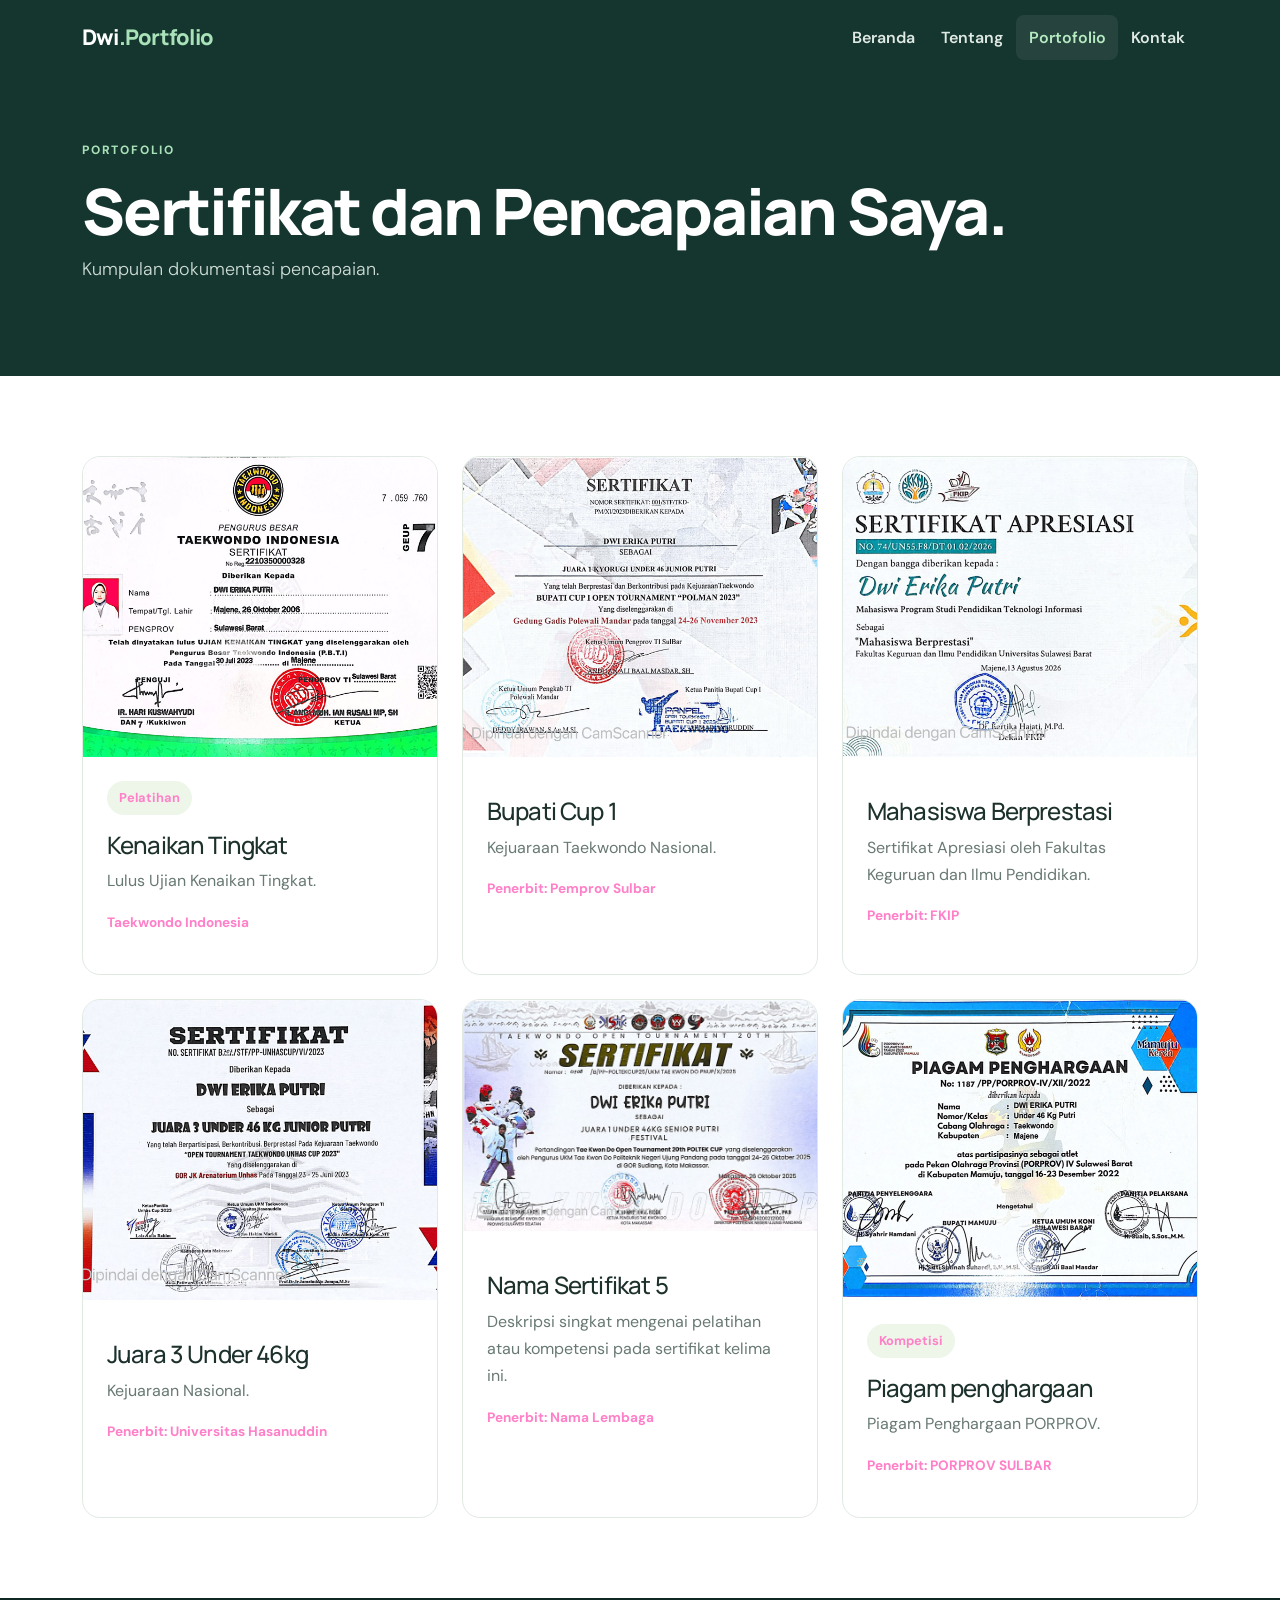
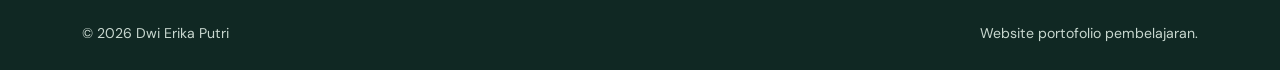
==== portofolio.html @ 48936ece "Add files via upload" ====
<!DOCTYPE html>
<html lang="id">
  <head>
    <meta charset="utf-8">
    <meta name="viewport" content="width=device-width, initial-scale=1">
    <title>Portofolio | Dwi Erika Putri</title>
    <link href="https://cdn.jsdelivr.net/npm/bootstrap@5.3.3/dist/css/bootstrap.min.css" rel="stylesheet">
    <link href="assets/css/style.css" rel="stylesheet">
  </head>
  <body>
    <nav class="navbar navbar-expand-lg navbar-dark sticky-top">
      <div class="container">
        <a class="navbar-brand" href="index.html">Dwi<span>.Portfolio</span></a>
        <button class="navbar-toggler" type="button" data-bs-toggle="collapse" data-bs-target="#nav" aria-controls="nav" aria-expanded="false" aria-label="Buka navigasi"><span class="navbar-toggler-icon"></span></button>
        <div class="collapse navbar-collapse" id="nav">
          <ul class="navbar-nav ms-auto">
            <li class="nav-item">
              <a class="nav-link" href="index.html">Beranda</a>
            </li>
            <li class="nav-item">
              <a class="nav-link" href="tentang.html">Tentang</a>
            </li>
            <li class="nav-item">
              <a class="nav-link active" href="portofolio.html">Portofolio</a>
            </li>
            <li class="nav-item">
              <a class="nav-link" href="kontak.html">Kontak</a>
            </li>
          </ul>
        </div>
      </div>
    </nav>
    <header class="page-head">
      <div class="container">
        <p class="eyebrow">PORTOFOLIO</p>
        <h1>Sertifikat dan Pencapaian Saya.</h1>
        <p class="lead">Kumpulan dokumentasi pencapaian.</p>
      </div>
    </header>
    <main class="section">
      <div class="container">
        <div class="row g-4">
          <!-- Sertifikat 1 -->
          <div class="col-md-6 col-lg-4">
            <article class="project-card h-100">
              <div class="certificate-img-wrap">
                <img src="assets/img/sertifikat1.jpg" alt="Sertifikat 1" class="img-fluid w-100 object-fit-cover" style="height: 300px;">
              </div>
              <div class="p-4">
                <span class="tag">Pelatihan</span>
                <h2 class="h4 mt-3">Kenaikan Tingkat</h2>
                <p class="muted">Lulus Ujian Kenaikan Tingkat.</p>
                <p class="project-status">Taekwondo Indonesia</p>
              </div>
            </article>
          </div>
          <!-- Sertifikat 2 -->
          <div class="col-md-6 col-lg-4">
            <article class="project-card h-100">
              <div class="certificate-img-wrap">
                <img src="assets/img/sertifikat2.jpg" alt="Sertifikat 2" class="img-fluid w-100 object-fit-cover" style="height: 300px;">
              </div>
              <div class="p-4">
                
                <h2 class="h4 mt-3">Bupati Cup 1</h2>
                <p class="muted">Kejuaraan Taekwondo Nasional.</p>
                <p class="project-status">Penerbit: Pemprov Sulbar</p>
              </div>
            </article>
          </div>
          <!-- Sertifikat 3 -->
          <div class="col-md-6 col-lg-4">
            <article class="project-card h-100">
              <div class="certificate-img-wrap">
                <img src="assets/img/sertifikat3.jpg" alt="Sertifikat 3" class="img-fluid w-100 object-fit-cover" style="height: 300px;">
              </div>
              <div class="p-4">
                
                <h2 class="h4 mt-3">Mahasiswa Berprestasi</h2>
                <p class="muted">Sertifikat Apresiasi oleh Fakultas Keguruan dan Ilmu Pendidikan.</p>
                <p class="project-status">Penerbit: FKIP</p>
              </div>
            </article>
          </div>
          <!-- Sertifikat 4 -->
          <div class="col-md-6 col-lg-4">
            <article class="project-card h-100">
              <div class="certificate-img-wrap">
                <img src="assets/img/sertifikat4.jpg" alt="Sertifikat 4" class="img-fluid w-100 object-fit-cover" style="height: 300px;">
              </div>
              <div class="p-4">
                
                <h2 class="h4 mt-3">Juara 3 Under 46kg</h2>
                <p class="muted">Kejuaraan Nasional.</p>
                <p class="project-status">Penerbit: Universitas Hasanuddin</p>
              </div>
            </article>
          </div>
          <!-- Sertifikat 5 -->
          <div class="col-md-6 col-lg-4">
            <article class="project-card h-100">
              <div class="certificate-img-wrap">
                <img src="assets/img/sertifikat5.jpg" alt="Sertifikat 5" class="img-fluid w-100 object-fit-cover" style="height: ,300px;">
              </div>
              <div class="p-4">
                <h2 class="h4 mt-3">Nama Sertifikat 5</h2>
                <p class="muted">Deskripsi singkat mengenai pelatihan atau kompetensi pada sertifikat kelima ini.</p>
                <p class="project-status">Penerbit: Nama Lembaga</p>
              </div>
            </article>
          </div>
          <!-- Sertifikat 6 -->
          <div class="col-md-6 col-lg-4">
            <article class="project-card h-100">
              <div class="certificate-img-wrap">
                <img src="assets/img/sertifikat6.jpg" alt="Sertifikat 6" class="img-fluid w-100 object-fit-cover" style="height: 300px;">
              </div>
              <div class="p-4">
                <span class="tag">Kompetisi</span>
                <h2 class="h4 mt-3">Piagam penghargaan</h2>
                <p class="muted">Piagam Penghargaan PORPROV.</p>
                <p class="project-status">Penerbit: PORPROV SULBAR</p>
              </div>
            </article>
          </div>
        </div> 
      </div>
    </main>
    <footer>
      <div class="container d-flex flex-column flex-md-row justify-content-between gap-2">
        <span>© <span class="year">2026</span> Dwi Erika Putri</span>
        <span>Website portofolio pembelajaran.</span>
      </div>
    </footer>
    <script src="https://cdn.jsdelivr.net/npm/bootstrap@5.3.3/dist/js/bootstrap.bundle.min.js"></script>
    <script src="assets/js/script.js"></script>
  </body>
</html>
---- assets/css/style.css ----
@import url('https://fonts.googleapis.com/css2?family=DM+Sans:wght@400;500;600;700&family=Manrope:wght@400;500;600;700;800&display=swap');
  :root {
  --dark:#15352f;
  --green:#ff80c8;
  --mint:#d8f0df;
  --cream:#f7f7f1;
  --ink:#1c302c;
  --muted:#687973;
  --line:#e1e9e3;
}
  * {
  box-sizing:border-box
}
  body {
  font-family:'DM Sans',sans-serif;
  color:var(--ink);
  line-height:1.7
}
  h1,h2,h3,.navbar-brand {
  font-family:'Manrope',sans-serif;
  font-weight:800;
  letter-spacing:-.035em
}
  .navbar {
  background:var(--dark);
  padding:14px 0
}
  .navbar-brand {
  font-size:1.35rem;
  color:white
}
  .navbar-brand span {
  color:#a9e2b8
}
  .nav-link {
  color:#e0eae4!important;
  font-weight:600;
  border-radius:8px;
  padding:.55rem .8rem!important
}
  .nav-link:hover,.nav-link.active {
  color:#b6ebc2!important;
  background:#ffffff12
}
  .hero {
  background:var(--dark);
  color:white;
  padding:85px 0 95px;
  overflow:hidden
}
  .eyebrow {
  color:var(--green);
  font-size:.75rem;
  letter-spacing:.15em;
  font-weight:800;
  margin-bottom:1rem
}
  .hero .eyebrow,.page-head .eyebrow,.callout .eyebrow {
  color:#a9e2b8
}
  .hero h1 {
  font-size:clamp(2.5rem,5vw,4.5rem);
  line-height:1.1;
  max-width:760px
}
  .hero h1 span {
  color:#a9e2b8
}
  .hero .lead,.page-head .lead {
  color:#d0ded7;
  max-width:650px;
  font-size:1.12rem
}
  .btn {
  border-radius:10px;
  font-weight:700;
  padding:.72rem 1.2rem
}
  .btn-primary {
  background:var(--green);
  border-color:var(--green)
}
  .btn-primary:hover {
  background:#1e5c49;
  border-color:#1e5c49
}
  .btn-outline-light:hover {
  color:var(--dark)
}
  .hero-tags {
  display:flex;
  gap:9px;
  flex-wrap:wrap
}
  .hero-tags span,.tag {
  display:inline-block;
  border-radius:99px;
  background:#ffffff18;
  padding:6px 12px;
  font-size:.8rem;
  font-weight:700
}
  .profile-illustration {
  background:#d8f0df;
  color:var(--dark);
  padding:2rem;
  border-radius:26px;
  max-width:390px;
  margin:auto;
  transform:rotate(2deg);
  box-shadow:0 20px 60px #0002
}
  .profile-illustration>p:first-of-type {
  font-size:.72rem;
  letter-spacing:.15em;
  font-weight:800
}
  .profile-illustration h2 {
  font-size:2rem;
  line-height:1.15
}
  .avatar {
  width:100px;
  height:100px;
  border-radius:30px;
  background:var(--dark);
  color:#b6ebc2;
  display:grid;
  place-items:center;
  font-size:2rem;
  font-weight:800;
  margin-bottom:1.6rem
}
  .avatar.large {
  margin:0 auto 1.3rem;
  width:120px;
  height:120px;
  font-size:2.2rem
}
  .decor-line {
  height:4px;
  width:60px;
  background:var(--green);
  margin:1.3rem 0
}
  .section {
  padding:80px 0
}
  .section-title {
  text-align:center;
  max-width:660px;
  margin:0 auto 2.4rem
}
  .section-title h2 {
  font-size:clamp(2rem,4vw,3rem)
}
  .section-title>p:last-child {
  color:var(--muted)
}
  .info-card,.project-card,.article-card {
  border:1px solid var(--line);
  border-radius:18px;
  overflow:hidden;
  background:white;
  transition:.2s
}
  .info-card {
  padding:2rem
}
  .info-card:hover,.project-card:hover,.article-card:hover {
  transform:translateY(-4px);
  box-shadow:0 16px 40px #15352f12
}
  .number {
  display:grid;
  place-items:center;
  width:46px;
  height:46px;
  background:var(--mint);
  color:var(--green);
  font-weight:800;
  border-radius:14px;
  margin-bottom:1.5rem
}
  .info-card h3 {
  font-size:1.3rem
}
  .info-card p,.muted {
  color:var(--muted)
}
  .info-card a {
  font-weight:800;
  color:var(--green)
}
  .callout {
  background:var(--green);
  color:white;
  padding:60px 0
}
  .callout h2 {
  font-size:clamp(1.8rem,4vw,3rem);
  max-width:850px;
  line-height:1.25
}
  .page-head {
  background:var(--dark);
  color:white;
  padding:65px 0 75px
}
  .page-head h1 {
  font-size:clamp(2.3rem,5vw,4rem);
  line-height:1.1
}
  .about-box {
  padding:2rem;
  background:var(--cream);
  border-radius:22px
}
  .about-box h2 {
  font-size:1.5rem
}
  .tag {
  background:#edf6e9;
  color:var(--green)
}
  .content-title {
  font-size:2rem
}
  .profile-table th {
  width:35%;
  color:var(--green)
}
  .project-art {
  height:185px;
  padding:1.4rem;
  display:flex;
  align-items:flex-end;
  justify-content:space-between;
  color:var(--dark)
}
  .project-art span {
  align-self:flex-start;
  font-weight:800
}
  .project-art b {
  font-family:'Manrope';
  font-size:2rem;
  letter-spacing:-.05em
}
  .art1 {
  background:linear-gradient(135deg,#d8f0df,#9bcbb1)
}
  .art2 {
  background:linear-gradient(135deg,#d7e9e2,#86b6a4)
}
  .art3 {
  background:linear-gradient(135deg,#f1dfb7,#e4b98d)
}
  .project-status {
  font-size:.85rem;
  color:var(--green);
  font-weight:700
}
  .article-card {
  padding:2rem
}
  .article-card h2 {
  font-size:1.55rem;
  margin-bottom:1rem
}
  .article-card p {
  color:var(--muted)
}
  .notice,.contact-note {
  background:var(--cream);
  padding:1.2rem;
  border-radius:12px;
  margin-top:1rem
}
  .form-panel {
  padding:2rem;
  border:1px solid var(--line);
  border-radius:20px;
  box-shadow:0 15px 45px #15352f0b
}
  .form-control {
  padding:.75rem .9rem;
  border-radius:10px;
  border-color:#d4e0d8
}
  .form-control:focus {
  border-color:var(--green);
  box-shadow:0 0 0 .2rem #28745d20
}
  .feedback-success,.feedback-error {
  padding:12px 14px;
  border-radius:10px
}
  .feedback-success {
  background:#e7f6e9;
  color:#20663c
}
  .feedback-error {
  background:#fff0ed;
  color:#9a3024
}
  footer {
  background:#102823;
  color:#c8d7cf;
  padding:24px 0;
  font-size:.88rem
}
  @media(max-width:767px) {
  .hero {
  padding:60px 0
}
  .profile-illustration {
  margin-top:1rem
}
  .section {
  padding:58px 0
}
  .page-head {
  padding:50px 0 58px
}
  .form-panel {
  padding:1.4rem
}
  .nav-link {
  padding:.65rem .8rem!important
}
  
}
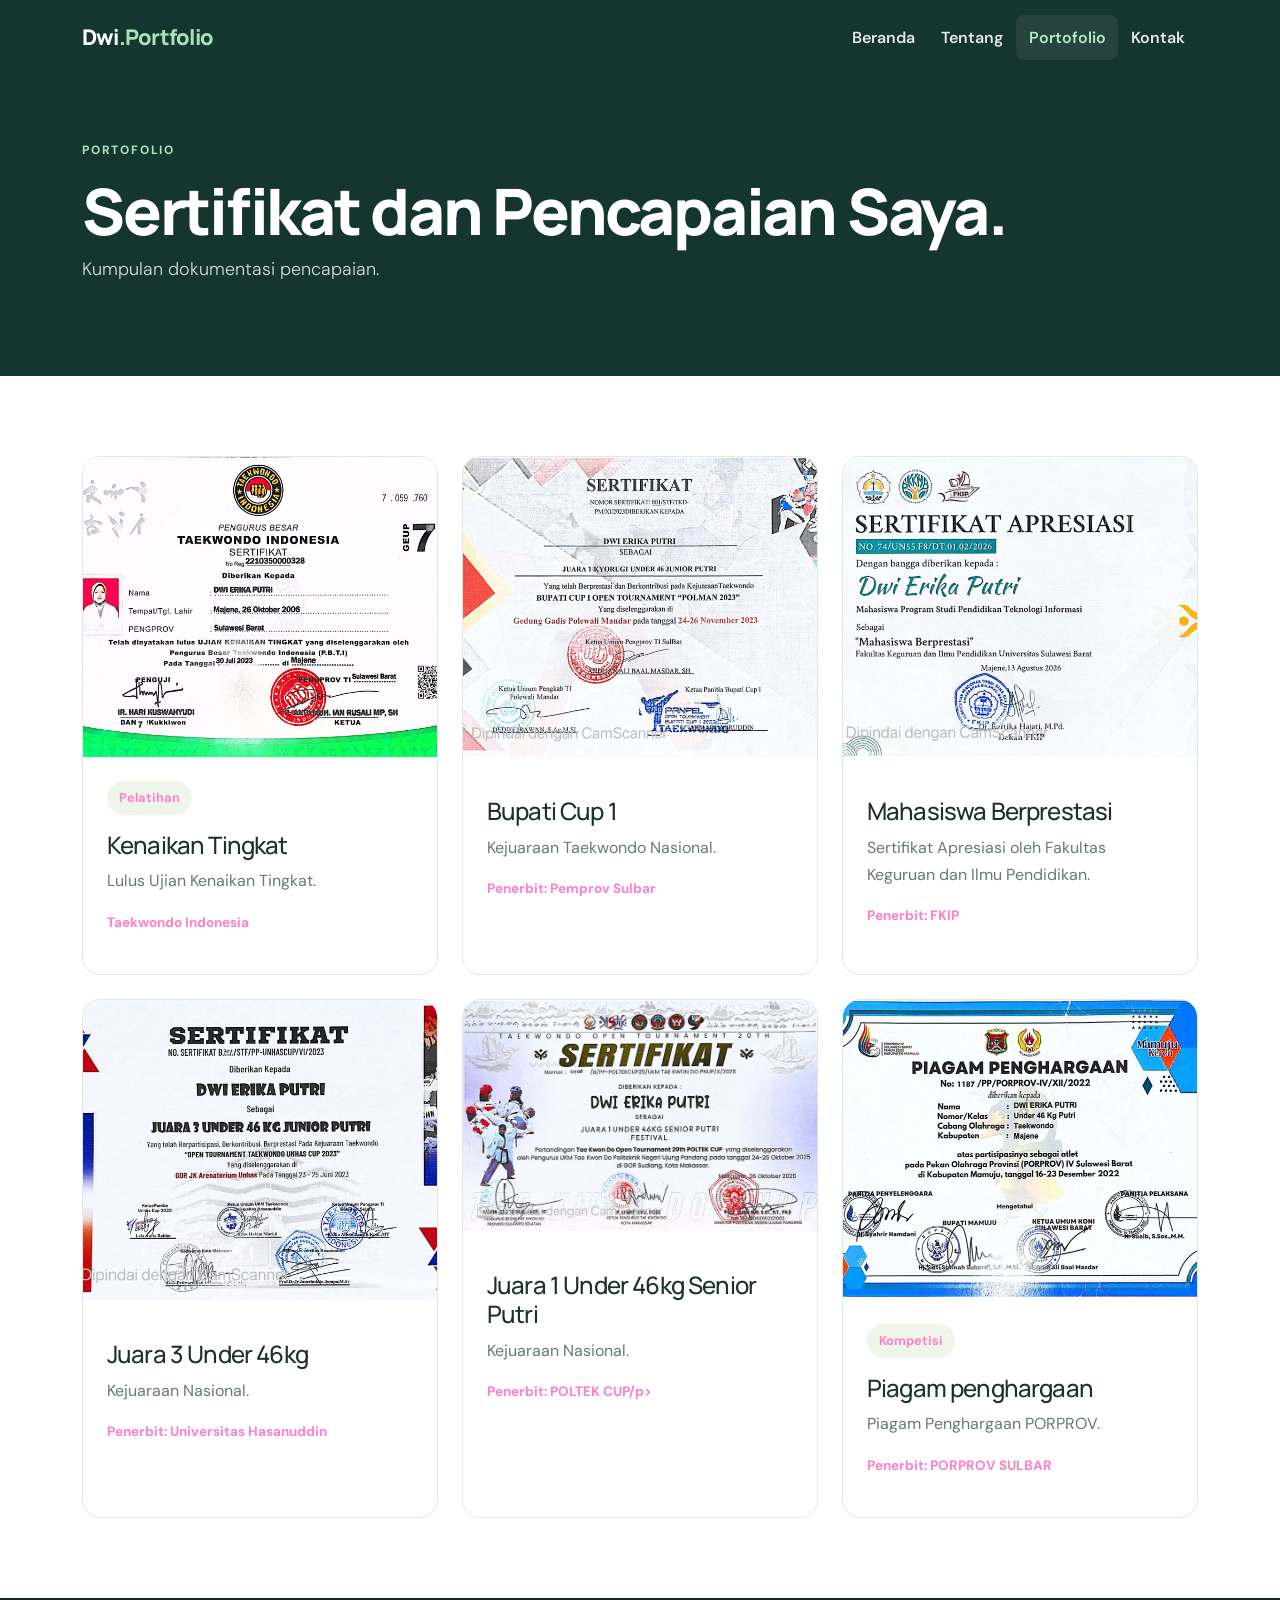
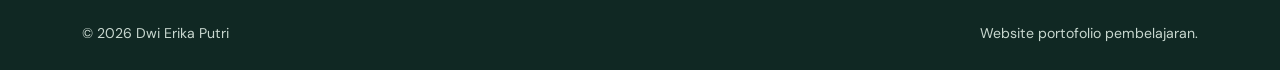
==== commit b46e87e1: "Update portofolio.html" ====
--- a/portofolio.html
+++ b/portofolio.html
@@ -103,9 +103,9 @@
                 <img src="assets/img/sertifikat5.jpg" alt="Sertifikat 5" class="img-fluid w-100 object-fit-cover" style="height: ,300px;">
               </div>
               <div class="p-4">
-                <h2 class="h4 mt-3">Nama Sertifikat 5</h2>
-                <p class="muted">Deskripsi singkat mengenai pelatihan atau kompetensi pada sertifikat kelima ini.</p>
-                <p class="project-status">Penerbit: Nama Lembaga</p>
+                <h2 class="h4 mt-3">Juara 1 Under 46kg Senior Putri</h2>
+                <p class="muted">Kejuaraan Nasional.</p>
+                <p class="project-status">Penerbit: POLTEK CUP/p>
               </div>
             </article>
           </div>
